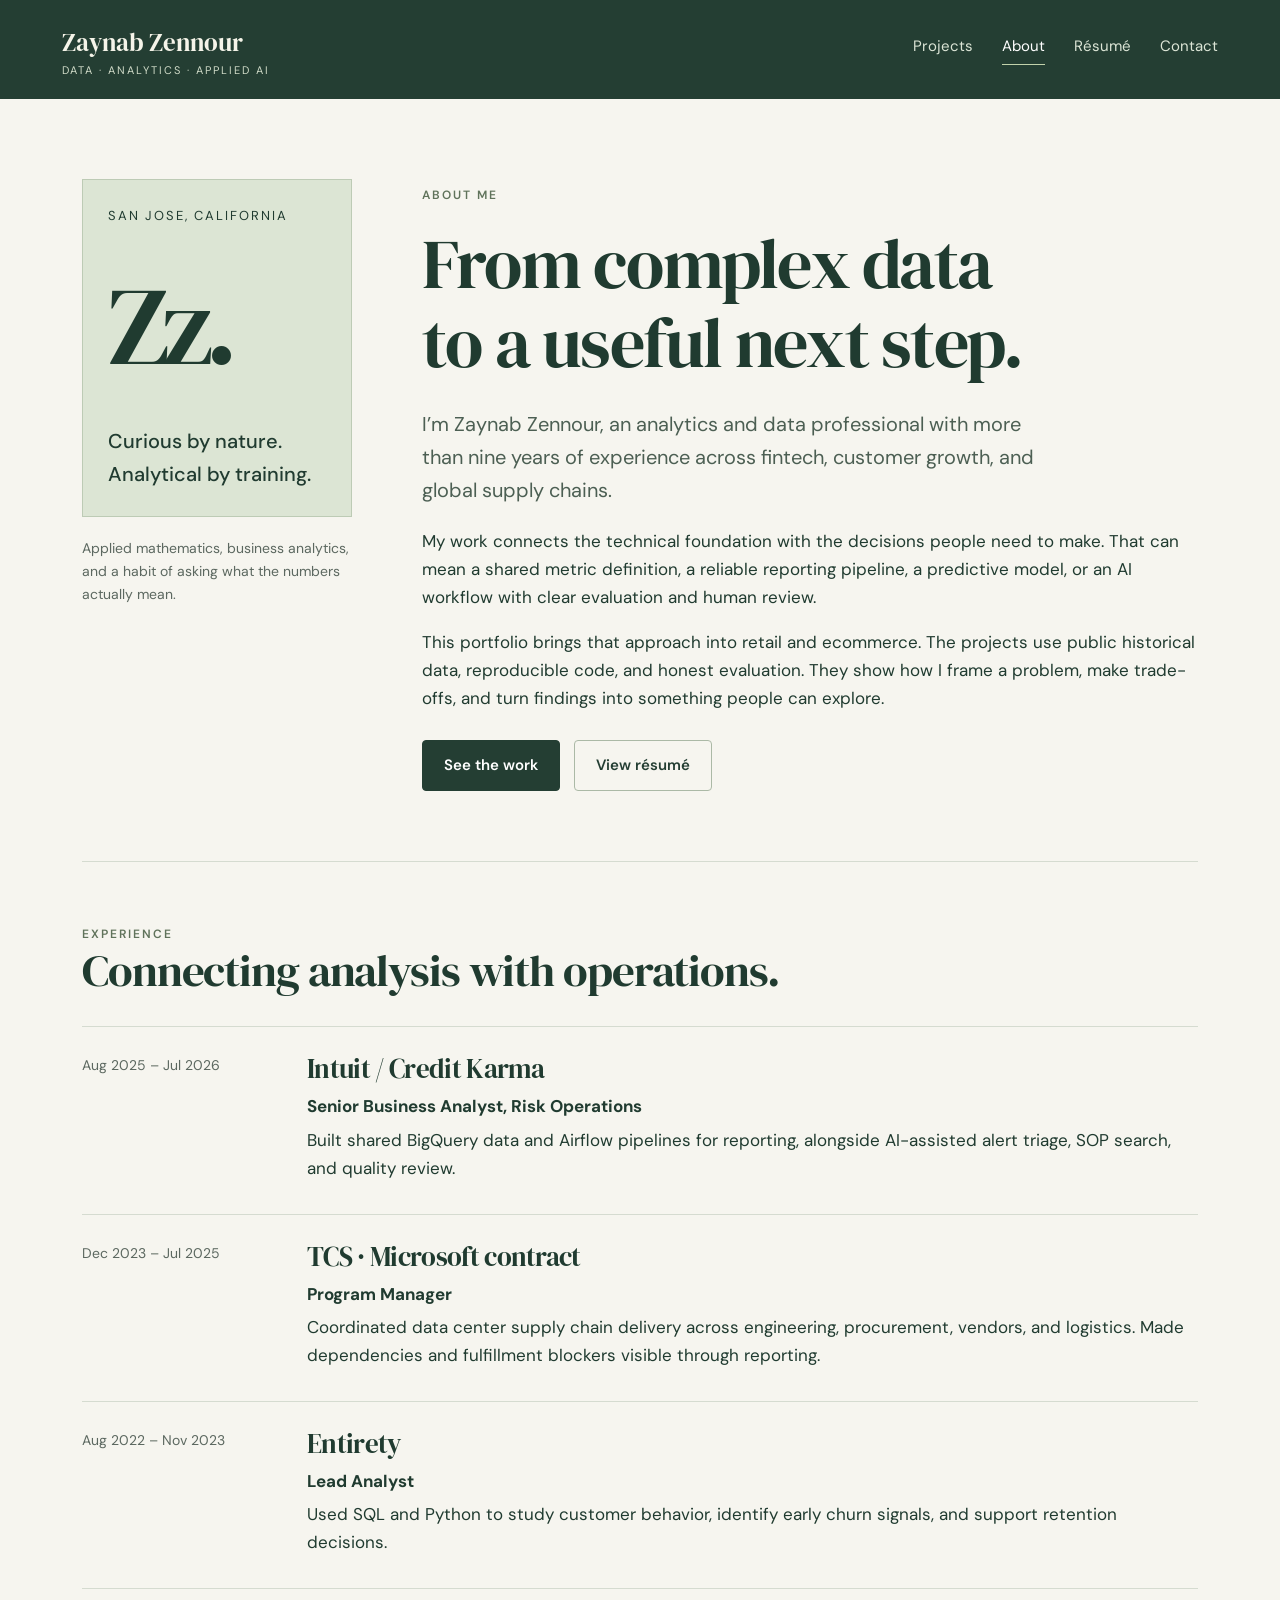
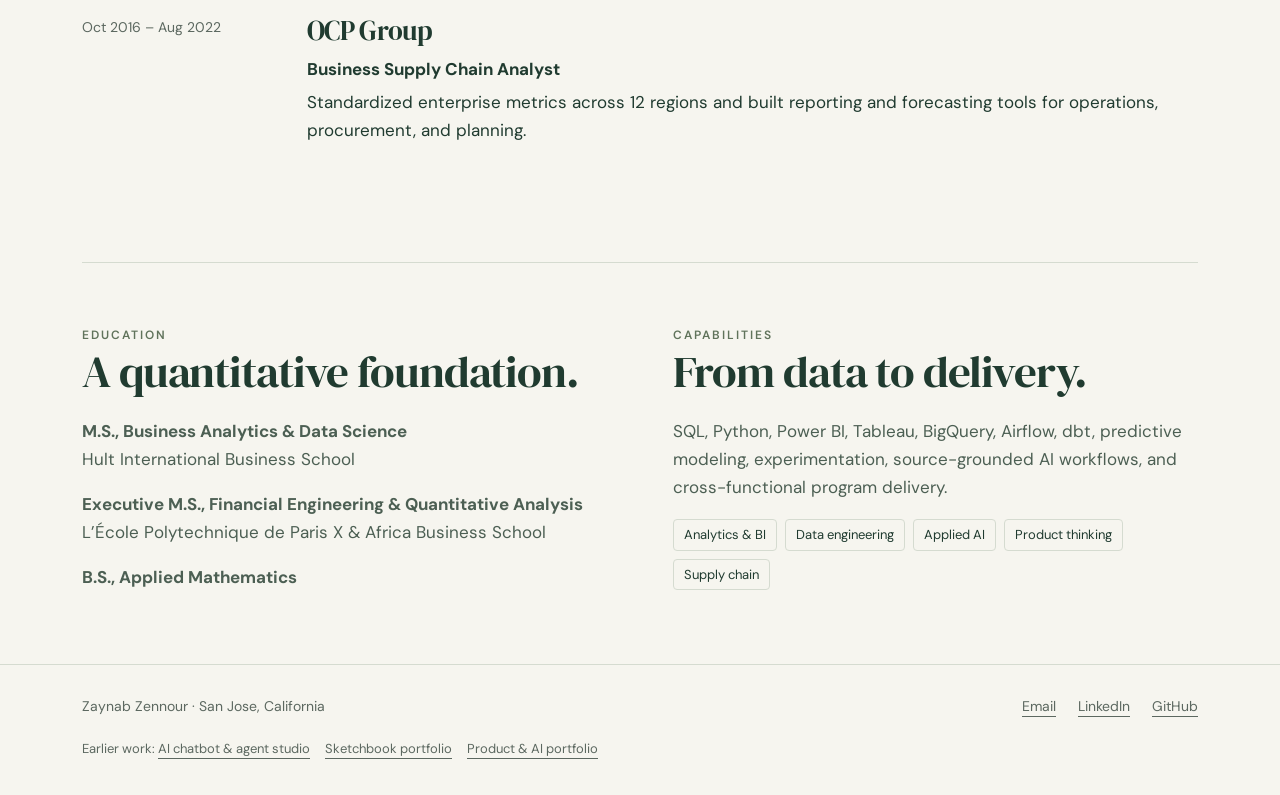
==== about.html @ 87b40669 "Publish retail and ecommerce portfolio with interactive case studies Add the separate portfolio, sha" ====
<!doctype html><html lang="en"><head><meta charset="utf-8"><meta name="viewport" content="width=device-width, initial-scale=1"><meta name="theme-color" content="#243e33"><meta name="description" content="Zaynab Zennour builds data products for retail, ecommerce and operations. Explore reproducible analytics and machine-learning projects with interactive dashboards."><meta property="og:title" content="About · Zaynab Zennour"><meta property="og:description" content="Clear questions. Working projects. Evidence you can explore."><title>About · Zaynab Zennour</title><link rel="icon" href="favicon.svg"><link rel="stylesheet" href="style.css"><link rel="canonical" href="https://hellozaynabz-art.github.io/commerce-data-portfolio/about.html"></head><body><a class="skip" href="#main">Skip to content</a><header class="site-head"><div class="nav-wrap"><a class="brand" href="index.html">Zaynab Zennour<small>DATA · ANALYTICS · APPLIED AI</small></a><nav aria-label="Main navigation"><a href="projects.html">Projects</a><a href="about.html" aria-current="page">About</a><a href="resume.pdf">Résumé</a><a href="contact.html">Contact</a></nav></div></header><main id="main" class="wrap"><section class="hero about-grid"><aside><div class="identity"><span>San Jose, California</span><div class="monogram" aria-hidden="true">Zz.</div><strong>Curious by nature.<br>Analytical by training.</strong></div><p class="about-note">Applied mathematics, business analytics, and a habit of asking what the numbers actually mean.</p></aside><div><span class="eyebrow">About me</span><h1>From complex data<br>to a useful next step.</h1><p class="lead">I’m Zaynab Zennour, an analytics and data professional with more than nine years of experience across fintech, customer growth, and global supply chains.</p><p>My work connects the technical foundation with the decisions people need to make. That can mean a shared metric definition, a reliable reporting pipeline, a predictive model, or an AI workflow with clear evaluation and human review.</p><p>This portfolio brings that approach into retail and ecommerce. The projects use public historical data, reproducible code, and honest evaluation. They show how I frame a problem, make trade-offs, and turn findings into something people can explore.</p><div class="actions"><a class="button" href="projects.html">See the work</a><a class="button secondary" href="resume.pdf">View résumé</a></div></div></section><section class="section"><span class="eyebrow">Experience</span><h2>Connecting analysis with operations.</h2><ul class="timeline"><li><time>Aug 2025 – Jul 2026</time><div><h3>Intuit / Credit Karma</h3><p><strong>Senior Business Analyst, Risk Operations</strong></p><p>Built shared BigQuery data and Airflow pipelines for reporting, alongside AI-assisted alert triage, SOP search, and quality review.</p></div></li><li><time>Dec 2023 – Jul 2025</time><div><h3>TCS · Microsoft contract</h3><p><strong>Program Manager</strong></p><p>Coordinated data center supply chain delivery across engineering, procurement, vendors, and logistics. Made dependencies and fulfillment blockers visible through reporting.</p></div></li><li><time>Aug 2022 – Nov 2023</time><div><h3>Entirety</h3><p><strong>Lead Analyst</strong></p><p>Used SQL and Python to study customer behavior, identify early churn signals, and support retention decisions.</p></div></li><li><time>Oct 2016 – Aug 2022</time><div><h3>OCP Group</h3><p><strong>Business Supply Chain Analyst</strong></p><p>Standardized enterprise metrics across 12 regions and built reporting and forecasting tools for operations, procurement, and planning.</p></div></li></ul></section><section class="section split"><div><span class="eyebrow">Education</span><h2>A quantitative foundation.</h2><p><strong>M.S., Business Analytics &amp; Data Science</strong><br>Hult International Business School</p><p><strong>Executive M.S., Financial Engineering &amp; Quantitative Analysis</strong><br>L’École Polytechnique de Paris X &amp; Africa Business School</p><p><strong>B.S., Applied Mathematics</strong></p></div><div><span class="eyebrow">Capabilities</span><h2>From data to delivery.</h2><p>SQL, Python, Power BI, Tableau, BigQuery, Airflow, dbt, predictive modeling, experimentation, source-grounded AI workflows, and cross-functional program delivery.</p><div class="tags"><span class="tag">Analytics &amp; BI</span><span class="tag">Data engineering</span><span class="tag">Applied AI</span><span class="tag">Product thinking</span><span class="tag">Supply chain</span></div></div></section></main><footer class="footer"><div class="wrap"><div class="footer-row"><span>Zaynab Zennour · San Jose, California</span><div class="footer-links"><a href="mailto:hello.zaynabz@gmail.com">Email</a><a href="https://www.linkedin.com/in/zaynab-zennour/">LinkedIn</a><a href="https://github.com/hellozaynabz-art/commerce-data-portfolio">GitHub</a></div></div><div class="previous">Earlier work: <a href="https://hellozaynabz-art.github.io/analytics-portfolio/ai-products.html">AI chatbot &amp; agent studio</a><a href="https://hellozaynabz-art.github.io/Profile_resume/">Sketchbook portfolio</a><a href="https://hellozaynabz-art.github.io/product-ai-portfolio/">Product &amp; AI portfolio</a></div></div></footer><script src="app.js" defer></script></body></html>
---- style.css ----
@import url('https://fonts.googleapis.com/css2?family=DM+Sans:wght@400;500;600;700&family=DM+Serif+Display&display=swap');
:root{--forest:#243e33;--ink:#203b30;--paper:#f6f5ef;--white:#fffefa;--muted:#5c6860;--line:#d5dbd0;--sage:#dce7d7;--accent:#ab6b39;--serif:'DM Serif Display',Georgia,serif;--sans:'DM Sans',Arial,sans-serif}*{box-sizing:border-box}html{scroll-behavior:smooth}body{margin:0;background:var(--paper);color:var(--ink);font-family:var(--sans);font-size:17px;line-height:1.65}a{color:inherit;text-underline-offset:5px}button,input,select{font:inherit}button,a,select,input{touch-action:manipulation}a:focus-visible,button:focus-visible,select:focus-visible,input:focus-visible,summary:focus-visible{outline:3px solid #a9602c;outline-offset:5px}button{cursor:pointer}.skip{position:absolute;top:-100px;left:16px;background:white;padding:10px;z-index:10}.skip:focus{top:8px}.site-head{background:var(--forest);color:#f5f4e9}.nav-wrap{max-width:1220px;margin:auto;display:flex;align-items:center;justify-content:space-between;padding:22px 32px;gap:20px}.brand{text-decoration:none;font-family:var(--serif);font-size:25px;white-space:nowrap}.brand small{font:11px var(--sans);letter-spacing:2px;display:block;color:#d0dbc8}.nav-wrap nav{display:flex;gap:29px;align-items:center;font-size:15px}.nav-wrap nav a{text-decoration:none;color:#dce5d6;padding-bottom:5px;border-bottom:1px solid transparent}.nav-wrap nav a:hover,.nav-wrap nav a[aria-current=page]{color:white;border-color:#c2d2ab}.wrap{max-width:1180px;margin:auto;padding:0 32px}h1,h2,h3{font-family:var(--serif);font-weight:400;line-height:1.12;letter-spacing:-.025em}h1{font-size:clamp(42px,5.5vw,72px);margin:18px 0 25px;max-width:900px}h2{font-size:clamp(31px,3.5vw,46px);margin:0 0 20px}h3{font-size:27px;margin:12px 0}.eyebrow{font-size:12px;font-weight:600;letter-spacing:2px;text-transform:uppercase;color:#60735b}.hero{padding:80px 0 70px}.hero-grid{display:grid;grid-template-columns:1.25fr 1fr;align-items:center;gap:65px}.lead{font-size:20px;color:#4c5f53;max-width:760px;line-height:1.65}.hero .lead{max-width:630px}.actions{display:flex;gap:14px;align-items:center;flex-wrap:wrap;margin:28px 0 0}.button{display:inline-flex;align-items:center;justify-content:center;padding:12px 21px;border:1px solid var(--forest);border-radius:4px;background:var(--forest);color:white;text-decoration:none;font-size:15px;font-weight:600;min-height:48px}.button:hover{background:#385947}.button.secondary{background:transparent;color:var(--forest);border-color:#abb9a6}.button.secondary:hover{background:#e4eadf}.subtle{color:var(--muted);font-size:14px}.hero-art{background:#e3eadc;padding:24px;border:1px solid #ccd7c6;border-radius:7px;transform:rotate(1deg)}.art-label{display:flex;justify-content:space-between;gap:20px;font-size:12px;letter-spacing:1px;text-transform:uppercase}.hero-art .mini-title{font-family:var(--serif);font-size:27px;margin:18px 0 12px}.hero-art .mini-grid{display:grid;grid-template-columns:1fr 1fr;gap:12px}.mini-tile{padding:16px;background:var(--white);border:1px solid var(--line)}.mini-tile strong{font-family:var(--serif);font-size:26px;display:block}.mini-tile span{font-size:12px;color:var(--muted)}.hero-art svg{display:block;width:100%;height:130px;margin:20px 0}.art-foot{font-size:13px;border-top:1px solid #bdcbb7;padding-top:15px}.section{padding:56px 0;border-top:1px solid var(--line)}.section-top{display:flex;align-items:end;justify-content:space-between;gap:25px;margin-bottom:28px}.section-top h2{margin-bottom:8px}.section-top p{margin:0;max-width:700px;color:var(--muted)}.project-grid{display:grid;grid-template-columns:repeat(3,1fr);gap:24px}.project-card{border:1px solid var(--line);background:var(--white);border-radius:6px;overflow:hidden;box-shadow:0 3px 0 #233e3307;display:flex;flex-direction:column}.project-card[hidden]{display:none}.project-card:hover{border-color:#8c9f80}.project-card>a{text-decoration:none;display:flex;flex-direction:column;height:100%}.preview{background:#e1e9da;padding:23px;min-height:200px;display:flex;flex-direction:column;justify-content:space-between}.preview.copper{background:#ebdfcf}.preview.blue{background:#dce7e6}.preview .top{font-size:12px;letter-spacing:1px;text-transform:uppercase}.preview svg{width:100%;height:115px;display:block}.preview small{font-size:12px;color:#425748}.card-copy{padding:24px;display:flex;flex-direction:column;flex:1}.card-copy h3{font-size:29px}.card-copy p{font-size:16px;color:var(--muted);margin:8px 0 24px}.card-stat{border-top:1px dashed var(--line);padding-top:17px;margin-top:auto;font-size:14px;line-height:1.45}.card-stat strong{font-size:26px;font-family:var(--serif);margin-right:7px}.card-link{margin-top:17px;font-size:14px;font-weight:600;text-decoration:underline}.filters{display:flex;gap:9px;flex-wrap:wrap;margin:32px 0}.filters button{border-radius:30px;padding:7px 17px;border:1px solid #bdc9b8;background:transparent;color:var(--ink);font-size:14px}.filters button[aria-pressed=true]{background:var(--forest);color:white}.split{display:grid;grid-template-columns:1fr 1fr;gap:65px}.split p{color:#4c5f53}.principles{padding:0;list-style:none;margin:0}.principles li{border-bottom:1px solid var(--line);padding:18px 0}.principles strong{display:block;margin-bottom:5px}.principles span{color:var(--muted);font-size:16px}.contact-band{background:var(--forest);color:var(--paper);padding:44px;border-radius:6px;display:flex;align-items:center;justify-content:space-between;gap:25px;margin:25px 0 70px}.contact-band h2{font-size:37px;margin:0 0 10px}.contact-band p{margin:0;color:#d4dfce}.contact-band .button{background:var(--paper);color:var(--forest);white-space:nowrap}.footer{border-top:1px solid var(--line);font-size:14px;padding:30px 0 35px;color:var(--muted)}.footer-row{display:flex;justify-content:space-between;gap:20px;flex-wrap:wrap}.footer-links{display:flex;gap:22px;flex-wrap:wrap}.previous{margin-top:20px;font-size:13px}.previous a{margin-right:15px}.about-grid{display:grid;grid-template-columns:270px 1fr;gap:70px}.identity{background:#dce5d4;border:1px solid #bdcbb5;aspect-ratio:4/5;display:flex;flex-direction:column;justify-content:space-between;padding:25px}.identity .monogram{font-family:var(--serif);font-size:110px;letter-spacing:-8px}.identity span{font-size:13px;letter-spacing:2px;text-transform:uppercase}.identity strong{font-size:20px;font-weight:500}.about-note{font-size:14px;color:var(--muted);margin-top:20px}.timeline{list-style:none;padding:0;margin:30px 0}.timeline li{display:grid;grid-template-columns:190px 1fr;gap:35px;border-top:1px solid var(--line);padding:27px 0}.timeline time{font-size:14px;color:var(--muted)}.timeline h3{margin:0 0 8px}.timeline p{margin:5px 0}.tags{display:flex;gap:8px;flex-wrap:wrap;margin-top:18px}.tag{border:1px solid var(--line);border-radius:4px;padding:4px 10px;font-size:13px}.crumb{font-size:14px;margin-bottom:27px}.case-hero{padding:55px 0 38px}.case-hero h1{font-size:clamp(40px,5.5vw,65px);max-width:850px}.case-facts{display:flex;gap:22px;flex-wrap:wrap;margin-top:25px;padding:20px 0;border-top:1px solid var(--line);border-bottom:1px solid var(--line);font-size:14px}.case-facts strong{display:block;font-size:12px;text-transform:uppercase;letter-spacing:1px;margin-bottom:4px}.dashboard{background:var(--white);border:1px solid #c8d2c0;border-radius:6px;padding:30px;margin-bottom:55px}.dash-title{display:flex;justify-content:space-between;align-items:start;gap:20px}.dash-title h2{font-size:31px;margin-bottom:7px}.dash-title p{font-size:14px;color:var(--muted);margin:0}.live-badge{font-size:12px;background:#e3ecd9;padding:5px 10px;border-radius:4px;white-space:nowrap}.controls{display:flex;gap:20px;flex-wrap:wrap;margin:23px 0}.field{display:flex;flex-direction:column;gap:6px;min-width:180px;flex:1}.field label{font-size:14px;font-weight:600}.field select,.field input{width:100%;border:1px solid #abb9a6;background:white;border-radius:4px;padding:10px 12px;color:var(--ink);min-height:45px}.field select{appearance:none;padding-right:40px;background-image:url("data:image/svg+xml,%3Csvg width='12' height='8' xmlns='http://www.w3.org/2000/svg'%3E%3Cpath d='m1 1 5 5 5-5' fill='none' stroke='%23243e33' stroke-width='2'/%3E%3C/svg%3E");background-repeat:no-repeat;background-position:right 14px center}.kpis{display:grid;grid-template-columns:repeat(4,1fr);border:1px solid var(--line);margin:22px 0 28px}.kpi{padding:18px;border-right:1px solid var(--line)}.kpi:last-child{border:0}.kpi strong{display:block;font-family:var(--serif);font-size:31px;line-height:1.3}.kpi span{font-size:13px;color:var(--muted)}.chart-panel{border:1px solid #e1e5db;padding:20px;background:#fafbf7}.chart-panel h3{font:600 16px var(--sans);margin:0 0 18px}.chart{width:100%;height:auto;display:block}.chart text{font-family:var(--sans);fill:#53624f;font-size:12px}.legend{display:flex;gap:20px;flex-wrap:wrap;font-size:13px;margin-top:12px}.legend span:before{content:'';display:inline-block;width:15px;height:3px;background:var(--forest);margin-right:7px;vertical-align:middle}.legend .baseline:before{background:#aa774b}.legend .actual:before{background:#a2b68a}.note{padding:16px 20px;background:#edf1e7;border-left:3px solid #819975;font-size:14px;margin:20px 0}.small-heading{font:600 17px var(--sans);letter-spacing:0}.dash-bottom{display:grid;grid-template-columns:1fr 1fr;gap:25px;margin-top:25px}.bar-row{display:grid;grid-template-columns:140px 1fr 50px;align-items:center;gap:10px;font-size:13px;margin:15px 0}.bar-track{background:#edf1e7;height:13px}.bar-fill{height:100%;background:#63835b}.table-scroll{overflow:auto;max-height:400px}table{border-collapse:collapse;width:100%;font-size:14px}th,td{text-align:left;padding:10px 12px;border-bottom:1px solid var(--line);white-space:nowrap}th{background:#ecf1e6;font-weight:600;position:sticky;top:0}caption{text-align:left;font-size:14px;padding:10px 0;color:var(--muted)}details{border-top:1px solid var(--line);padding:17px 0;margin-top:17px}summary{cursor:pointer;font-size:15px;font-weight:600}.case-body{display:grid;grid-template-columns:220px 1fr;gap:45px;margin:20px 0 55px}.case-body h2{font-size:29px}.case-body p{margin-top:0}.case-body li{margin-bottom:12px}.finding{padding:20px;background:#e5eddf;border:1px solid #cad6c0;margin-bottom:16px}.finding strong{display:block;font-size:19px}.finding p{font-size:15px;color:#4e624e;margin:8px 0 0}.flow{display:flex;flex-wrap:wrap;gap:10px;margin:22px 0}.flow span{background:#edf0e7;border:1px solid var(--line);padding:10px 15px;font-size:14px}.threshold-input{accent-color:var(--forest)}.matrix{display:grid;grid-template-columns:1fr 1fr;gap:10px;margin:18px 0}.matrix div{padding:14px;background:#e4eddb}.matrix div:nth-child(2),.matrix div:nth-child(3){background:#f1e8dc}.matrix strong{display:block;font-family:var(--serif);font-size:29px}.matrix span{font-size:13px}.error{background:#fff1e6;padding:24px;border:1px solid #b78963}.download{font-size:14px;font-weight:600;border:0;border-bottom:1px solid var(--forest);background:transparent;padding:3px 0;color:var(--ink)}.contact-page{max-width:760px;min-height:65vh}.contact-links{list-style:none;padding:0}.contact-links li{padding:20px 0;border-top:1px solid var(--line)}.contact-links span{display:block;font-size:13px;color:var(--muted)}@media(min-width:1100px){.hero-grid h1{font-size:68px}}@media(max-width:900px){.hero-grid{grid-template-columns:1fr;gap:35px}.hero-art{max-width:620px;transform:none}.project-grid{grid-template-columns:1fr 1fr}.project-card:last-child{grid-column:1/-1;max-width:560px}.about-grid{grid-template-columns:190px 1fr;gap:35px}.identity .monogram{font-size:80px}.split{gap:30px}.case-body{grid-template-columns:1fr;gap:5px}.kpi strong{font-size:26px}}@media(max-width:600px){body{font-size:16px}.wrap{padding:0 22px}.nav-wrap{padding:18px 22px;align-items:flex-start;flex-direction:column;gap:17px}.nav-wrap nav{gap:23px;font-size:14px}.brand{font-size:23px}.brand small{display:inline;margin-left:10px;font-size:9px}.hero{padding:45px 0}.hero h1{font-size:45px}.lead{font-size:18px}.hero-art{padding:18px}.project-grid,.split,.about-grid,.dash-bottom{grid-template-columns:1fr}.project-card:last-child{max-width:none}.section{padding:38px 0}.section-top{align-items:start;flex-direction:column;gap:10px}.contact-band{padding:27px;align-items:start;flex-direction:column;margin-bottom:45px}.contact-band h2{font-size:30px}.identity{aspect-ratio:auto;min-height:230px}.identity .monogram{font-size:90px}.timeline li{grid-template-columns:1fr;gap:10px}.dashboard{padding:18px}.dash-title{flex-direction:column;gap:10px}.kpis{grid-template-columns:1fr 1fr}.kpi{border-bottom:1px solid var(--line);padding:14px}.kpi:nth-child(2){border-right:0}.kpi:nth-child(3),.kpi:nth-child(4){border-bottom:0}.kpi strong{font-size:26px}.chart-panel{padding:12px}.case-hero{padding-top:35px}.case-hero h1{font-size:42px}.case-facts{gap:16px}.field{min-width:140px}.bar-row{grid-template-columns:110px 1fr 45px;font-size:12px}.footer-row{flex-direction:column}.flow span{font-size:13px}.case-body{margin-bottom:38px}}@media(prefers-reduced-motion:reduce){html{scroll-behavior:auto}*{transition:none!important}}

.bar-row>span{overflow-wrap:anywhere}

.dash-bottom>section,.split>div,.about-grid>div,.hero-grid>div,.project-card{min-width:0}
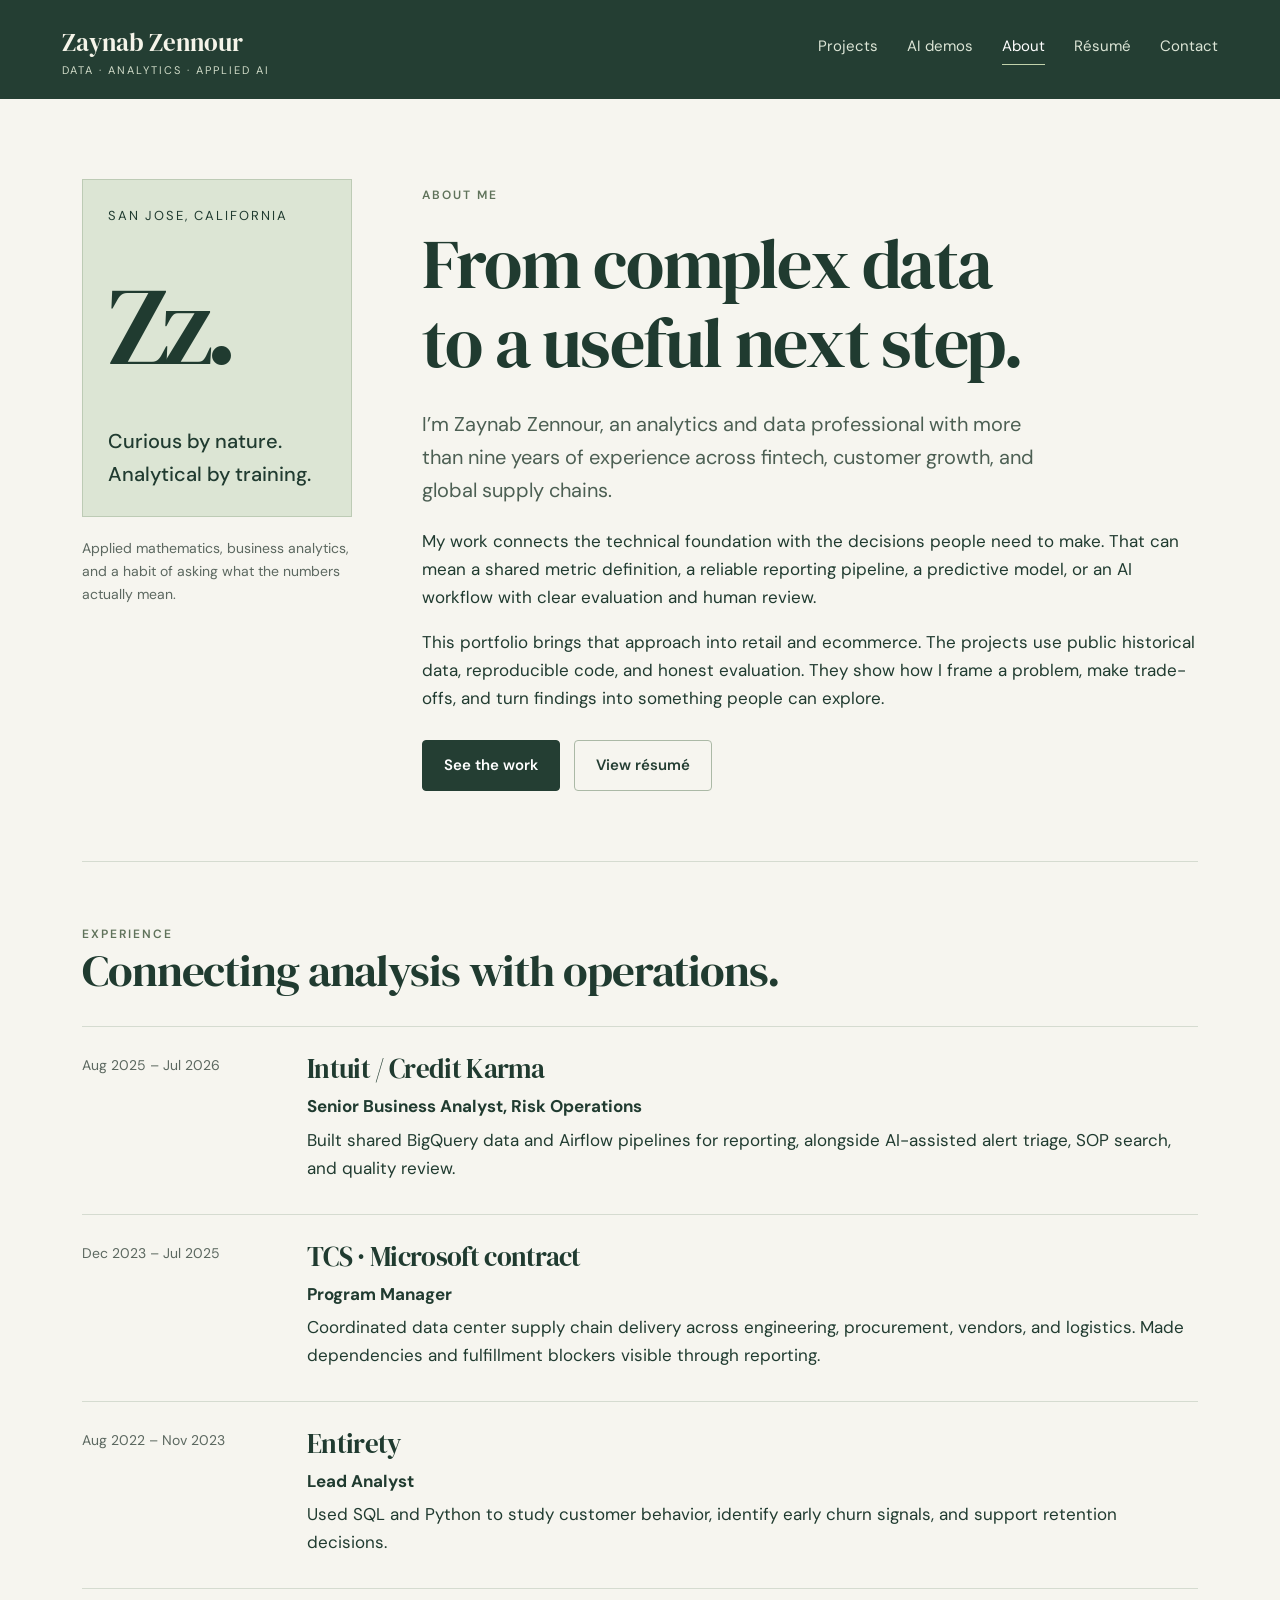
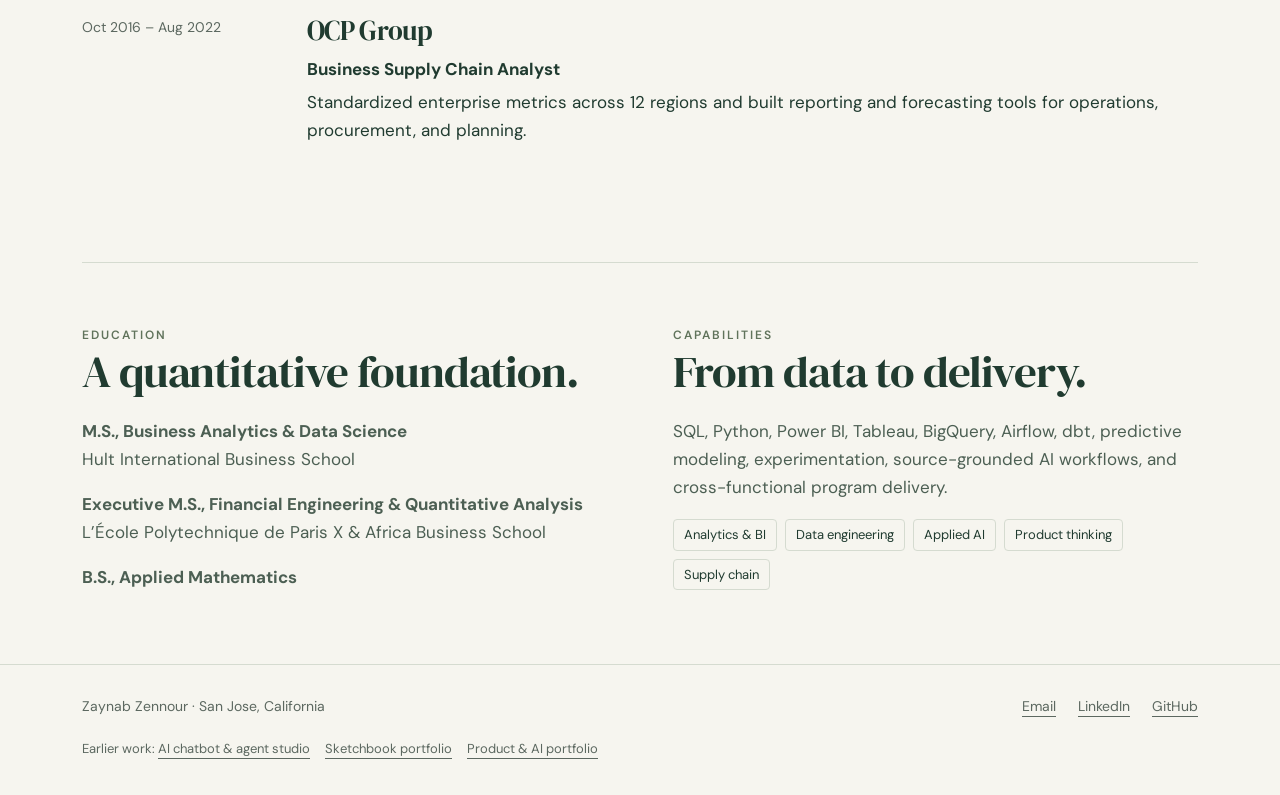
==== commit f05693c2: "Add live chatbot, agent, skill, and retail plugin demos Add one mobile-friendly AI demos page with f" ====
--- a/about.html
+++ b/about.html
@@ -1 +1 @@
-<!doctype html><html lang="en"><head><meta charset="utf-8"><meta name="viewport" content="width=device-width, initial-scale=1"><meta name="theme-color" content="#243e33"><meta name="description" content="Zaynab Zennour builds data products for retail, ecommerce and operations. Explore reproducible analytics and machine-learning projects with interactive dashboards."><meta property="og:title" content="About · Zaynab Zennour"><meta property="og:description" content="Clear questions. Working projects. Evidence you can explore."><title>About · Zaynab Zennour</title><link rel="icon" href="favicon.svg"><link rel="stylesheet" href="style.css"><link rel="canonical" href="https://hellozaynabz-art.github.io/commerce-data-portfolio/about.html"></head><body><a class="skip" href="#main">Skip to content</a><header class="site-head"><div class="nav-wrap"><a class="brand" href="index.html">Zaynab Zennour<small>DATA · ANALYTICS · APPLIED AI</small></a><nav aria-label="Main navigation"><a href="projects.html">Projects</a><a href="about.html" aria-current="page">About</a><a href="resume.pdf">Résumé</a><a href="contact.html">Contact</a></nav></div></header><main id="main" class="wrap"><section class="hero about-grid"><aside><div class="identity"><span>San Jose, California</span><div class="monogram" aria-hidden="true">Zz.</div><strong>Curious by nature.<br>Analytical by training.</strong></div><p class="about-note">Applied mathematics, business analytics, and a habit of asking what the numbers actually mean.</p></aside><div><span class="eyebrow">About me</span><h1>From complex data<br>to a useful next step.</h1><p class="lead">I’m Zaynab Zennour, an analytics and data professional with more than nine years of experience across fintech, customer growth, and global supply chains.</p><p>My work connects the technical foundation with the decisions people need to make. That can mean a shared metric definition, a reliable reporting pipeline, a predictive model, or an AI workflow with clear evaluation and human review.</p><p>This portfolio brings that approach into retail and ecommerce. The projects use public historical data, reproducible code, and honest evaluation. They show how I frame a problem, make trade-offs, and turn findings into something people can explore.</p><div class="actions"><a class="button" href="projects.html">See the work</a><a class="button secondary" href="resume.pdf">View résumé</a></div></div></section><section class="section"><span class="eyebrow">Experience</span><h2>Connecting analysis with operations.</h2><ul class="timeline"><li><time>Aug 2025 – Jul 2026</time><div><h3>Intuit / Credit Karma</h3><p><strong>Senior Business Analyst, Risk Operations</strong></p><p>Built shared BigQuery data and Airflow pipelines for reporting, alongside AI-assisted alert triage, SOP search, and quality review.</p></div></li><li><time>Dec 2023 – Jul 2025</time><div><h3>TCS · Microsoft contract</h3><p><strong>Program Manager</strong></p><p>Coordinated data center supply chain delivery across engineering, procurement, vendors, and logistics. Made dependencies and fulfillment blockers visible through reporting.</p></div></li><li><time>Aug 2022 – Nov 2023</time><div><h3>Entirety</h3><p><strong>Lead Analyst</strong></p><p>Used SQL and Python to study customer behavior, identify early churn signals, and support retention decisions.</p></div></li><li><time>Oct 2016 – Aug 2022</time><div><h3>OCP Group</h3><p><strong>Business Supply Chain Analyst</strong></p><p>Standardized enterprise metrics across 12 regions and built reporting and forecasting tools for operations, procurement, and planning.</p></div></li></ul></section><section class="section split"><div><span class="eyebrow">Education</span><h2>A quantitative foundation.</h2><p><strong>M.S., Business Analytics &amp; Data Science</strong><br>Hult International Business School</p><p><strong>Executive M.S., Financial Engineering &amp; Quantitative Analysis</strong><br>L’École Polytechnique de Paris X &amp; Africa Business School</p><p><strong>B.S., Applied Mathematics</strong></p></div><div><span class="eyebrow">Capabilities</span><h2>From data to delivery.</h2><p>SQL, Python, Power BI, Tableau, BigQuery, Airflow, dbt, predictive modeling, experimentation, source-grounded AI workflows, and cross-functional program delivery.</p><div class="tags"><span class="tag">Analytics &amp; BI</span><span class="tag">Data engineering</span><span class="tag">Applied AI</span><span class="tag">Product thinking</span><span class="tag">Supply chain</span></div></div></section></main><footer class="footer"><div class="wrap"><div class="footer-row"><span>Zaynab Zennour · San Jose, California</span><div class="footer-links"><a href="mailto:hello.zaynabz@gmail.com">Email</a><a href="https://www.linkedin.com/in/zaynab-zennour/">LinkedIn</a><a href="https://github.com/hellozaynabz-art/commerce-data-portfolio">GitHub</a></div></div><div class="previous">Earlier work: <a href="https://hellozaynabz-art.github.io/analytics-portfolio/ai-products.html">AI chatbot &amp; agent studio</a><a href="https://hellozaynabz-art.github.io/Profile_resume/">Sketchbook portfolio</a><a href="https://hellozaynabz-art.github.io/product-ai-portfolio/">Product &amp; AI portfolio</a></div></div></footer><script src="app.js" defer></script></body></html>+<!doctype html><html lang="en"><head><meta charset="utf-8"><meta name="viewport" content="width=device-width, initial-scale=1"><meta name="theme-color" content="#243e33"><meta name="description" content="Zaynab Zennour builds data products for retail, ecommerce and operations. Explore reproducible analytics and machine-learning projects with interactive dashboards."><meta property="og:title" content="About · Zaynab Zennour"><meta property="og:description" content="Clear questions. Working projects. Evidence you can explore."><title>About · Zaynab Zennour</title><link rel="icon" href="favicon.svg"><link rel="stylesheet" href="style.css"><link rel="canonical" href="https://hellozaynabz-art.github.io/commerce-data-portfolio/about.html"></head><body><a class="skip" href="#main">Skip to content</a><header class="site-head"><div class="nav-wrap"><a class="brand" href="index.html">Zaynab Zennour<small>DATA · ANALYTICS · APPLIED AI</small></a><nav aria-label="Main navigation"><a href="projects.html">Projects</a><a href="ai-demos.html">AI demos</a><a href="about.html" aria-current="page">About</a><a href="resume.pdf">Résumé</a><a href="contact.html">Contact</a></nav></div></header><main id="main" class="wrap"><section class="hero about-grid"><aside><div class="identity"><span>San Jose, California</span><div class="monogram" aria-hidden="true">Zz.</div><strong>Curious by nature.<br>Analytical by training.</strong></div><p class="about-note">Applied mathematics, business analytics, and a habit of asking what the numbers actually mean.</p></aside><div><span class="eyebrow">About me</span><h1>From complex data<br>to a useful next step.</h1><p class="lead">I’m Zaynab Zennour, an analytics and data professional with more than nine years of experience across fintech, customer growth, and global supply chains.</p><p>My work connects the technical foundation with the decisions people need to make. That can mean a shared metric definition, a reliable reporting pipeline, a predictive model, or an AI workflow with clear evaluation and human review.</p><p>This portfolio brings that approach into retail and ecommerce. The projects use public historical data, reproducible code, and honest evaluation. They show how I frame a problem, make trade-offs, and turn findings into something people can explore.</p><div class="actions"><a class="button" href="projects.html">See the work</a><a class="button secondary" href="resume.pdf">View résumé</a></div></div></section><section class="section"><span class="eyebrow">Experience</span><h2>Connecting analysis with operations.</h2><ul class="timeline"><li><time>Aug 2025 – Jul 2026</time><div><h3>Intuit / Credit Karma</h3><p><strong>Senior Business Analyst, Risk Operations</strong></p><p>Built shared BigQuery data and Airflow pipelines for reporting, alongside AI-assisted alert triage, SOP search, and quality review.</p></div></li><li><time>Dec 2023 – Jul 2025</time><div><h3>TCS · Microsoft contract</h3><p><strong>Program Manager</strong></p><p>Coordinated data center supply chain delivery across engineering, procurement, vendors, and logistics. Made dependencies and fulfillment blockers visible through reporting.</p></div></li><li><time>Aug 2022 – Nov 2023</time><div><h3>Entirety</h3><p><strong>Lead Analyst</strong></p><p>Used SQL and Python to study customer behavior, identify early churn signals, and support retention decisions.</p></div></li><li><time>Oct 2016 – Aug 2022</time><div><h3>OCP Group</h3><p><strong>Business Supply Chain Analyst</strong></p><p>Standardized enterprise metrics across 12 regions and built reporting and forecasting tools for operations, procurement, and planning.</p></div></li></ul></section><section class="section split"><div><span class="eyebrow">Education</span><h2>A quantitative foundation.</h2><p><strong>M.S., Business Analytics &amp; Data Science</strong><br>Hult International Business School</p><p><strong>Executive M.S., Financial Engineering &amp; Quantitative Analysis</strong><br>L’École Polytechnique de Paris X &amp; Africa Business School</p><p><strong>B.S., Applied Mathematics</strong></p></div><div><span class="eyebrow">Capabilities</span><h2>From data to delivery.</h2><p>SQL, Python, Power BI, Tableau, BigQuery, Airflow, dbt, predictive modeling, experimentation, source-grounded AI workflows, and cross-functional program delivery.</p><div class="tags"><span class="tag">Analytics &amp; BI</span><span class="tag">Data engineering</span><span class="tag">Applied AI</span><span class="tag">Product thinking</span><span class="tag">Supply chain</span></div></div></section></main><footer class="footer"><div class="wrap"><div class="footer-row"><span>Zaynab Zennour · San Jose, California</span><div class="footer-links"><a href="mailto:hello.zaynabz@gmail.com">Email</a><a href="https://www.linkedin.com/in/zaynab-zennour/">LinkedIn</a><a href="https://github.com/hellozaynabz-art/commerce-data-portfolio">GitHub</a></div></div><div class="previous">Earlier work: <a href="https://hellozaynabz-art.github.io/analytics-portfolio/ai-products.html">AI chatbot &amp; agent studio</a><a href="https://hellozaynabz-art.github.io/Profile_resume/">Sketchbook portfolio</a><a href="https://hellozaynabz-art.github.io/product-ai-portfolio/">Product &amp; AI portfolio</a></div></div></footer><script src="app.js" defer></script></body></html>
--- a/style.css
+++ b/style.css
@@ -4,3 +4,5 @@
 .bar-row>span{overflow-wrap:anywhere}
 
 .dash-bottom>section,.split>div,.about-grid>div,.hero-grid>div,.project-card{min-width:0}
+
+.nav-wrap nav{flex-wrap:wrap}@media(max-width:600px){.nav-wrap nav{gap:17px}}
